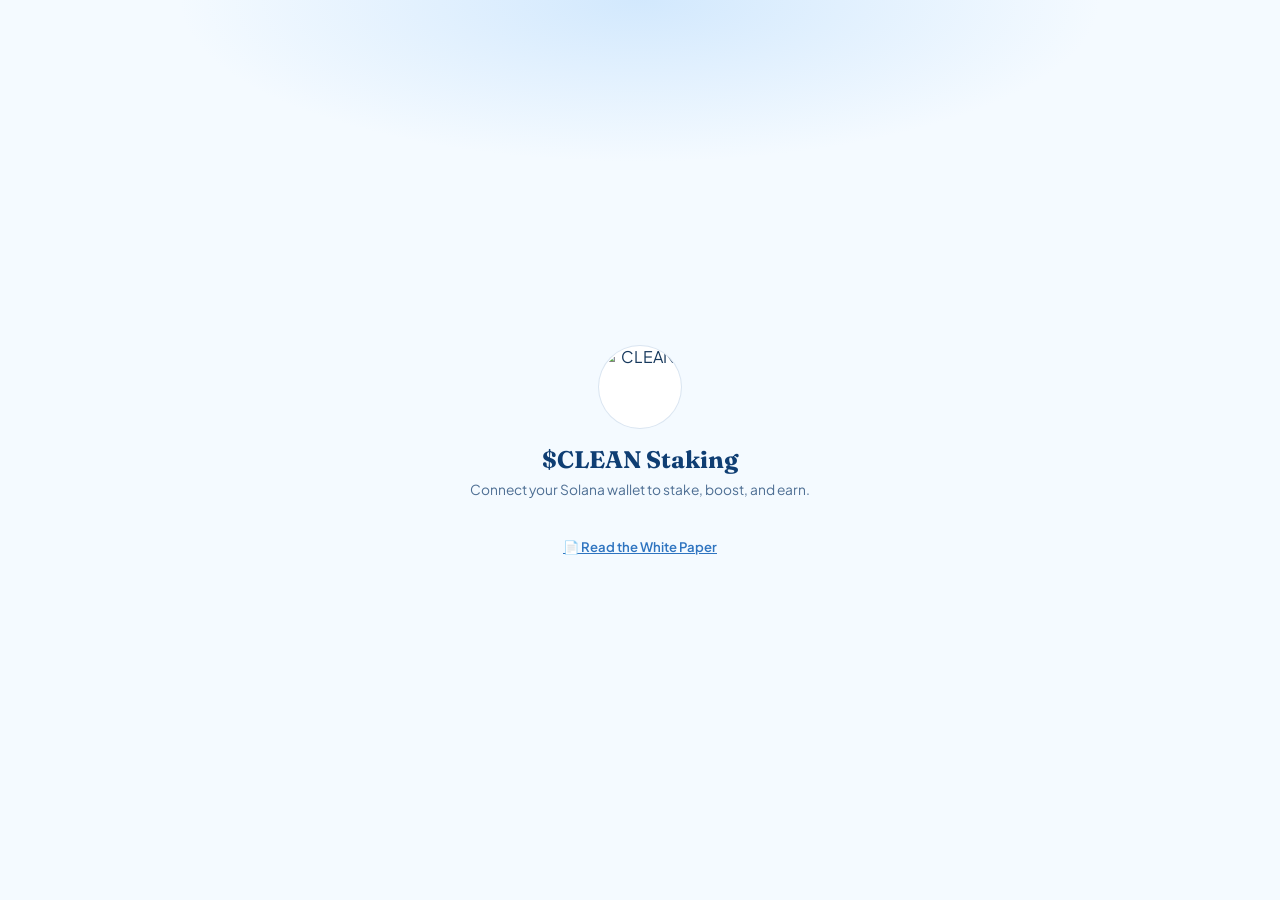
==== clean-hands/staking-api/webapp/index.html @ 3e94c391 "product: hide bridge and restore root site deploy" ====
<!doctype html>
<html lang="en">
  <head>
    <meta charset="UTF-8" />
    <meta
      name="viewport"
      content="width=device-width, initial-scale=1.0, viewport-fit=cover"
    />
    <title>$CLEAN — Soft Staking</title>
    <link rel="icon" href="/glove.png" />
    <link rel="apple-touch-icon" href="/glove.png" />
    <script src="https://telegram.org/js/telegram-web-app.js"></script>
    <!-- ed25519 signing lib served same-origin (CSP script-src 'self'); the
         vetted local copy avoids a no-SRI CDN dependency on the signing path. -->
    <script src="/nacl.min.js"></script>
    <link rel="preconnect" href="https://fonts.googleapis.com" />
    <link rel="preconnect" href="https://fonts.gstatic.com" crossorigin />
    <link
      href="https://fonts.googleapis.com/css2?family=Fraunces:ital,opsz,wght@0,9..144,400;0,9..144,600;0,9..144,700;1,9..144,500&family=Plus+Jakarta+Sans:wght@400;500;600;700;800&family=Caveat:wght@600;700&display=swap"
      rel="stylesheet"
    />
    <style>
      :root {
        --sky: #86bff8;
        --sky-2: #a9d3fb;
        --sky-soft: #d6eafd;
        --glove: #eaf4fe;
        --paper: #f4faff;
        --white: #fff;
        --ink: #1b5da6;
        --ink-2: #2e74c0;
        --ink-deep: #0f3e73;
        --text: #16385c;
        --muted: #4d6e93; /* AA-contrast secondary text (~5:1 on the light bg) */
        --line: rgba(27, 93, 166, 0.16);
        --line-2: rgba(27, 93, 166, 0.28);
        --pos: #2f9e63;
        --fire: #ff7a3c;
        --shadow: 0 20px 50px -28px rgba(27, 93, 166, 0.4);
        --shadow-sm: 0 10px 26px -16px rgba(27, 93, 166, 0.45);
      }
      * {
        margin: 0;
        padding: 0;
        box-sizing: border-box;
        -webkit-tap-highlight-color: transparent;
      }
      /* Keyboard focus ring. Tap-highlight is removed above, and nothing else
         defined :focus, so keyboard users previously had no visible focus at
         all. The 2px offset sits in the gap on the light page/card, so the ring
         stays high-contrast even over the dark-blue solid buttons. */
      :focus-visible {
        outline: 2.5px solid var(--ink-deep);
        outline-offset: 2px;
        border-radius: 4px;
      }
      html,
      body {
        height: 100%;
      }
      body {
        font-family: 'Plus Jakarta Sans', sans-serif;
        background: var(--paper);
        color: var(--text);
        -webkit-font-smoothing: antialiased;
        overflow: hidden;
      }
      .hide {
        display: none !important;
      }
      .sr-only {
        position: absolute;
        width: 1px;
        height: 1px;
        padding: 0;
        margin: -1px;
        overflow: hidden;
        clip: rect(0, 0, 0, 0);
        white-space: nowrap;
        border: 0;
      }
      .app {
        position: relative;
        max-width: 480px;
        margin: 0 auto;
        height: 100dvh;
        display: flex;
        flex-direction: column;
        background:
          radial-gradient(60% 30% at 50% 0, rgba(169, 211, 251, 0.35), transparent 60%),
          radial-gradient(50% 30% at 100% 70%, rgba(214, 234, 253, 0.5), transparent 60%),
          var(--paper);
      }

      /* header */
      .top {
        flex: 0 0 auto;
        display: flex;
        align-items: center;
        justify-content: space-between;
        padding: 14px 16px 12px;
        background: rgba(255, 255, 255, 0.62);
        backdrop-filter: blur(16px);
        border-bottom: 1.5px solid var(--line);
        position: sticky;
        top: 0;
        z-index: 5;
      }
      .brand {
        display: flex;
        align-items: center;
        gap: 10px;
      }
      .brand img {
        width: 38px;
        height: 38px;
        border-radius: 50%;
        border: 1.5px solid var(--line);
        background: #fff;
      }
      .brand b {
        font-family: 'Fraunces', serif;
        font-size: 1.15rem;
        color: var(--ink-deep);
        letter-spacing: 0.02em;
        display: block;
        line-height: 1;
      }
      .brand small {
        font-size: 0.72rem;
        color: var(--muted);
        font-weight: 600;
        letter-spacing: 0.02em;
      }
      .wallet {
        display: inline-flex;
        align-items: center;
        gap: 7px;
        font-family: inherit;
        font-size: 0.78rem;
        font-weight: 700;
        letter-spacing: 0.01em;
        color: var(--ink-2);
        background: rgba(255, 255, 255, 0.72);
        border: 1.5px solid var(--line-2);
        border-radius: 100px;
        padding: 7px 12px;
        cursor: pointer;
        transition: 0.2s;
        backdrop-filter: blur(6px);
      }
      .wallet:hover {
        background: #fff;
        border-color: var(--ink-2);
        box-shadow: 0 8px 20px -12px rgba(46, 116, 192, 0.7);
      }
      .wallet:active {
        transform: scale(0.96);
      }
      .wdot {
        width: 7px;
        height: 7px;
        border-radius: 50%;
        background: var(--sol-2, #14f195);
        box-shadow: 0 0 0 0 rgba(20, 241, 149, 0.6);
        animation: wpulse 2.4s ease-out infinite;
        flex: none;
      }
      @keyframes wpulse {
        0% {
          box-shadow: 0 0 0 0 rgba(20, 241, 149, 0.55);
        }
        100% {
          box-shadow: 0 0 0 7px rgba(20, 241, 149, 0);
        }
      }
      .wcaret {
        font-size: 0.7rem;
        opacity: 0.6;
        margin-left: 1px;
      }
      .wallet-wrap {
        position: relative;
      }
      .top-actions {
        display: flex;
        align-items: center;
        gap: 8px;
      }
      /* round icon button in the header — opens the all-wallets portfolio */
      .iconbtn {
        display: inline-flex;
        align-items: center;
        justify-content: center;
        width: 36px;
        height: 36px;
        flex: none;
        border-radius: 50%;
        border: 1.5px solid var(--line-2);
        background: rgba(255, 255, 255, 0.72);
        color: var(--ink-2);
        cursor: pointer;
        transition: 0.2s;
        backdrop-filter: blur(6px);
      }
      .iconbtn svg {
        width: 18px;
        height: 18px;
      }
      .iconbtn:hover {
        background: #fff;
        border-color: var(--ink-2);
        box-shadow: 0 8px 20px -12px rgba(46, 116, 192, 0.7);
      }
      .iconbtn:active {
        transform: scale(0.94);
      }
      .iconbtn.on {
        background: var(--ink-2);
        border-color: var(--ink-2);
        color: #fff;
      }
      .pct-row {
        display: flex;
        gap: 8px;
        margin: 4px 0 12px;
      }
      .pctbtn {
        flex: 1;
        font: inherit;
        font-size: 0.78rem;
        font-weight: 700;
        color: var(--ink-2);
        background: rgba(255, 255, 255, 0.7);
        border: 1.5px solid var(--line-2);
        border-radius: 100px;
        padding: 7px 0;
        cursor: pointer;
        transition: 0.2s;
      }
      .pctbtn.on {
        color: #fff;
        background: var(--ink-2);
        border-color: var(--ink-2);
      }
      .wmenu {
        position: absolute;
        right: 0;
        top: calc(100% + 10px);
        min-width: 230px;
        background: rgba(255, 255, 255, 0.92);
        backdrop-filter: blur(16px);
        border: 1.5px solid var(--line);
        border-radius: 18px;
        box-shadow: 0 24px 60px -24px rgba(27, 93, 166, 0.5);
        padding: 7px;
        z-index: 60;
        transform-origin: top right;
        animation: wmenu-in 0.18s cubic-bezier(0.2, 0.9, 0.3, 1.2);
      }
      @keyframes wmenu-in {
        from {
          opacity: 0;
          transform: translateY(-6px) scale(0.96);
        }
      }
      .wmenu-head {
        padding: 8px 10px 10px;
        margin-bottom: 4px;
        border-bottom: 1px dashed var(--line);
      }
      .wmenu-label {
        display: block;
        font-size: 0.6rem;
        font-weight: 800;
        letter-spacing: 0.16em;
        text-transform: uppercase;
        color: var(--ink-2);
        margin-bottom: 5px;
      }
      .wmenu-addr {
        display: block;
        font-family: ui-monospace, 'SF Mono', Menlo, monospace;
        font-size: 0.72rem;
        font-weight: 600;
        color: var(--ink-deep);
        background: var(--glove, #eaf4fe);
        border-radius: 9px;
        padding: 7px 9px;
        word-break: break-all;
        line-height: 1.35;
      }
      .wmenu button {
        display: flex;
        align-items: center;
        gap: 10px;
        width: 100%;
        text-align: left;
        font: inherit;
        font-size: 0.85rem;
        font-weight: 600;
        color: var(--ink-deep);
        background: none;
        border: 0;
        border-radius: 11px;
        padding: 10px 10px;
        cursor: pointer;
        transition: 0.15s;
      }
      .wmenu button svg {
        width: 16px;
        height: 16px;
        opacity: 0.75;
        flex: none;
      }
      .wmenu button:hover {
        background: linear-gradient(120deg, var(--glove, #eaf4fe), rgba(169, 211, 251, 0.45));
      }
      .wmenu-sep {
        height: 1px;
        background: var(--line);
        margin: 5px 8px;
      }
      .wmenu .wmenu-danger {
        color: #c0492f;
      }
      .wmenu .wmenu-danger:hover {
        background: rgba(192, 73, 47, 0.09);
      }

      /* scroll area */
      .scroll {
        flex: 1 1 auto;
        overflow-y: auto;
        padding: 16px 16px 96px;
        -webkit-overflow-scrolling: touch;
      }
      .tab[hidden] {
        display: none;
      }

      /* cards */
      .card {
        background: rgba(255, 255, 255, 0.66);
        backdrop-filter: blur(8px);
        border: 1.5px solid var(--line);
        border-radius: 22px;
        box-shadow: var(--shadow-sm);
      }
      .apr {
        position: relative;
        overflow: hidden;
        text-align: center;
        padding: 30px 20px;
        margin-bottom: 14px;
        background: linear-gradient(165deg, rgba(214, 234, 253, 0.6), rgba(255, 255, 255, 0.5));
      }
      .apr::before {
        content: '';
        position: absolute;
        inset: -30% 20% auto;
        height: 160px;
        background: radial-gradient(closest-side, rgba(134, 191, 248, 0.5), transparent 70%);
        filter: blur(20px);
      }
      .apr .num {
        position: relative;
        font-family: 'Fraunces', serif;
        font-weight: 700;
        font-size: clamp(3rem, 17vw, 4.4rem);
        color: var(--ink-deep);
        line-height: 1;
      }
      .apr .lbl {
        position: relative;
        font-size: 0.72rem;
        font-weight: 700;
        letter-spacing: 0.22em;
        text-transform: uppercase;
        color: var(--ink-2);
        margin-top: 6px;
      }

      .stats {
        display: grid;
        grid-template-columns: repeat(3, 1fr);
        gap: 10px;
        margin-bottom: 14px;
      }
      .stat {
        padding: 16px 8px;
        text-align: center;
      }
      .stat .k {
        font-family: 'Fraunces', serif;
        font-weight: 700;
        font-size: 1.25rem;
        color: var(--ink-deep);
      }
      .stat .l {
        font-size: 0.68rem;
        color: var(--muted);
        font-weight: 600;
        margin-top: 2px;
        letter-spacing: 0.04em;
      }

      .panel {
        padding: 18px;
        margin-bottom: 14px;
      }
      .panel h3 {
        font-family: 'Fraunces', serif;
        font-weight: 600;
        font-size: 1.1rem;
        color: var(--ink-deep);
        margin-bottom: 6px;
        display: flex;
        align-items: center;
        gap: 8px;
      }
      .panel .desc {
        font-size: 0.86rem;
        color: var(--muted);
        margin-bottom: 14px;
        line-height: 1.5;
      }
      .panel .desc b {
        color: var(--ink-deep);
      }

      .row {
        display: flex;
        align-items: center;
        justify-content: space-between;
        padding: 11px 0;
        border-bottom: 1px dashed var(--line);
        font-size: 0.95rem;
      }
      .row:last-child {
        border-bottom: none;
      }
      .row .v {
        font-weight: 700;
        color: var(--pos);
        font-variant-numeric: tabular-nums;
      }
      .row .v.zero {
        color: var(--muted);
      }
      .row .name {
        color: var(--text);
        display: flex;
        align-items: center;
        gap: 8px;
      }

      /* buttons (match site) */
      .btn {
        width: 100%;
        border: none;
        border-radius: 14px;
        padding: 15px;
        font-family: inherit;
        font-weight: 700;
        font-size: 1rem;
        cursor: pointer;
        transition: 0.2s;
        letter-spacing: 0.01em;
      }
      .btn:active {
        transform: scale(0.985);
      }
      .btn-solid {
        background: var(--ink-2);
        color: #fff;
        box-shadow: 0 12px 24px -12px rgba(46, 116, 192, 0.8);
      }
      .btn-solid:active {
        background: var(--ink);
      }
      .btn-ghost {
        background: rgba(255, 255, 255, 0.6);
        border: 1.5px solid var(--line-2);
        color: var(--ink-2);
      }
      .btn-row {
        display: grid;
        grid-template-columns: 1fr 1fr;
        gap: 10px;
        margin-bottom: 10px;
      }
      .btn:disabled {
        opacity: 0.55;
      }
      .btn + .btn {
        margin-top: 10px;
      }
      /* …but buttons sharing a .btn-row are side-by-side grid cells (spaced by
         `gap`), so the stacked-button margin above would shove the 2nd one down
         and misalign them. Cancel it inside rows. */
      .btn-row > .btn + .btn {
        margin-top: 0;
      }
      /* compact button — for secondary/utility actions (e.g. link a wallet)
         so they don't read as heavy as the primary stake/claim CTAs. */
      .btn-sm {
        padding: 11px 12px;
        font-size: 0.9rem;
        border-radius: 12px;
      }

      .field {
        margin-bottom: 12px;
      }
      .field .top-l {
        display: flex;
        justify-content: space-between;
        font-size: 0.8rem;
        color: var(--muted);
        font-weight: 600;
        margin-bottom: 7px;
      }
      .input {
        display: flex;
        align-items: center;
        background: #fff;
        border: 1.5px solid var(--line);
        border-radius: 13px;
        padding: 13px 14px;
      }
      .input input {
        flex: 1;
        border: none;
        outline: none;
        font-family: 'Fraunces', serif;
        font-size: 1.1rem;
        font-weight: 600;
        color: var(--ink-deep);
        background: none;
        min-width: 0;
      }
      .input input::placeholder {
        color: var(--muted);
        font-weight: 500;
        opacity: 0.7;
      }
      .input .max {
        font-size: 0.74rem;
        font-weight: 700;
        color: var(--ink-2);
        background: var(--glove);
        border: 1.5px solid var(--line);
        border-radius: 8px;
        padding: 5px 9px;
        cursor: pointer;
      }

      /* burn chips */
      .chips {
        display: grid;
        grid-template-columns: repeat(4, 1fr);
        gap: 8px;
        margin-top: 4px;
      }
      .chip {
        border: 1.5px solid var(--line-2);
        background: #fff;
        border-radius: 12px;
        padding: 11px 4px;
        font-weight: 700;
        font-size: 0.82rem;
        color: var(--ink-deep);
        cursor: pointer;
        transition: 0.2s;
        font-family: inherit;
      }
      .chip:active {
        transform: scale(0.95);
      }
      .chip:hover {
        border-color: var(--fire);
        color: var(--fire);
      }
      .gauge {
        height: 9px;
        border-radius: 100px;
        background: var(--glove);
        overflow: hidden;
        border: 1.5px solid var(--line);
        margin: 12px 0;
      }
      .gauge i {
        display: block;
        height: 100%;
        background: linear-gradient(90deg, var(--sky), var(--ink-2));
        border-radius: 100px;
        transition: width 0.5s;
      }

      /* ===== Boost Lab ===== */
      @property --blp {
        syntax: '<number>';
        inherits: false;
        initial-value: 0;
      }
      #view-boost .bl-hero {
        padding: 22px 18px 20px;
      }
      #view-boost .bl-bubbles,
      #view-boost .bl-burst {
        position: absolute;
        inset: 0;
        pointer-events: none;
        overflow: hidden;
      }
      #view-boost .bl-burst {
        z-index: 4;
      }
      #view-boost .bl-bubbles i {
        position: absolute;
        bottom: -40px;
        border-radius: 50%;
        background: radial-gradient(
          circle at 32% 28%,
          rgba(255, 255, 255, 0.9),
          rgba(169, 211, 251, 0.4) 62%,
          rgba(134, 191, 248, 0.12)
        );
        border: 1px solid rgba(255, 255, 255, 0.5);
        animation: blRise linear infinite;
      }
      @keyframes blRise {
        0% { transform: translateY(0) scale(0.7); opacity: 0; }
        14% { opacity: 0.55; }
        86% { opacity: 0.35; }
        100% { transform: translateY(-340px) scale(1.1); opacity: 0; }
      }
      #view-boost .bl-dialwrap {
        position: relative;
        display: flex;
        justify-content: center;
        margin: 4px 0 10px;
      }
      #view-boost .bl-dial {
        --blp: 0;
        width: 150px;
        height: 150px;
        border-radius: 50%;
        display: grid;
        place-items: center;
        position: relative;
        background: conic-gradient(
          from -90deg,
          var(--sky),
          var(--ink-2) calc(var(--blp) * 1%),
          var(--glove) calc(var(--blp) * 1%)
        );
        transition: --blp 0.7s cubic-bezier(0.2, 0.8, 0.2, 1);
        box-shadow: 0 16px 36px -20px rgba(27, 93, 166, 0.5);
      }
      #view-boost .bl-dial::before {
        content: '';
        position: absolute;
        inset: 13px;
        border-radius: 50%;
        background: #fff;
        box-shadow: inset 0 2px 12px rgba(27, 93, 166, 0.14);
      }
      #view-boost .bl-mult {
        position: relative;
        font-family: 'Fraunces', serif;
        font-weight: 700;
        font-size: 2.2rem;
        color: var(--ink-deep);
        line-height: 1;
      }
      #view-boost .bl-dial em {
        position: relative;
        display: block;
        font-style: normal;
        text-align: center;
        font-size: 0.58rem;
        letter-spacing: 0.16em;
        text-transform: uppercase;
        color: var(--muted);
        font-weight: 700;
        margin-top: 2px;
      }
      #view-boost .bl-dial.bl-pop {
        animation: blPop 0.5s cubic-bezier(0.2, 1.6, 0.4, 1);
      }
      @keyframes blPop {
        0% { transform: scale(1); }
        40% { transform: scale(1.08); }
        100% { transform: scale(1); }
      }
      #view-boost .bl-apr {
        position: relative;
        text-align: center;
        font-size: 0.82rem;
        color: var(--muted);
        font-weight: 600;
      }
      #view-boost .bl-apr b {
        font-family: 'Fraunces', serif;
        color: var(--ink-deep);
        font-size: 1.05rem;
      }
      #view-boost .bl-miles {
        position: relative;
        display: grid;
        grid-template-columns: repeat(3, 1fr);
        gap: 8px;
        margin-top: 14px;
      }
      #view-boost .bl-mile {
        border: 1.5px solid var(--line);
        border-radius: 14px;
        padding: 8px 4px;
        text-align: center;
        background: #fff;
        color: var(--muted);
        transition: 0.3s;
        position: relative;
        overflow: hidden;
      }
      #view-boost .bl-mile b {
        display: block;
        font-family: 'Fraunces', serif;
        font-size: 1.1rem;
        color: var(--ink-deep);
      }
      #view-boost .bl-mile small {
        font-size: 0.58rem;
        letter-spacing: 0.06em;
        text-transform: uppercase;
        font-weight: 700;
      }
      #view-boost .bl-mile.lit {
        border-color: var(--ink-2);
        color: var(--ink-2);
        box-shadow: var(--shadow-sm);
        transform: translateY(-2px);
      }
      #view-boost .bl-mile.lit::after {
        content: '';
        position: absolute;
        top: 0;
        left: -60%;
        width: 46%;
        height: 100%;
        background: linear-gradient(100deg, transparent, rgba(255, 255, 255, 0.85), transparent);
        animation: blSweep 2.6s ease-in-out infinite;
      }
      @keyframes blSweep {
        0% { left: -60%; }
        55%, 100% { left: 130%; }
      }
      #view-boost .bl-spark {
        position: absolute;
        font-family: 'Fraunces', serif;
        color: var(--ink-2);
        filter: drop-shadow(0 2px 6px rgba(46, 116, 192, 0.5));
        animation: blPopSpark 0.9s ease-out forwards;
      }
      @keyframes blPopSpark {
        0% { transform: translate(0, 0) scale(0.2) rotate(0); opacity: 0; }
        20% { opacity: 1; }
        100% { transform: translate(var(--dx), var(--dy)) scale(1.1) rotate(140deg); opacity: 0; }
      }
      #view-boost .bl-soon {
        font-size: 0.74rem;
        color: var(--muted);
        margin-top: 10px;
        text-align: center;
      }

      /* leaderboard */
      .lb {
        display: flex;
        align-items: center;
        gap: 12px;
        padding: 12px 0;
        border-bottom: 1px dashed var(--line);
      }
      .lb:last-child {
        border: none;
      }
      .lb .rk {
        width: 26px;
        height: 26px;
        border-radius: 50%;
        display: grid;
        place-items: center;
        font-weight: 800;
        font-size: 0.8rem;
        background: var(--glove);
        color: var(--ink-2);
        border: 1.5px solid var(--line);
        flex: 0 0 auto;
      }
      .lb .rk.top {
        background: var(--ink-2);
        color: #fff;
        border-color: var(--ink-2);
      }
      .lb .ad {
        font-family: ui-monospace, Menlo, monospace;
        font-size: 0.88rem;
        color: var(--ink-deep);
        font-weight: 600;
        overflow: hidden;
        text-overflow: ellipsis;
        white-space: nowrap;
      }
      .lb .amt {
        margin-left: auto;
        font-weight: 700;
        color: var(--ink-deep);
        font-size: 0.9rem;
        flex: 0 0 auto;
      }

      .ca {
        display: flex;
        align-items: center;
        gap: 10px;
        border: 1.5px solid var(--line-2);
        background: #fff;
        border-radius: 13px;
        padding: 10px 10px 10px 14px;
        margin: 6px 0 14px;
        cursor: pointer;
      }
      .ca .lab {
        font-size: 0.62rem;
        font-weight: 800;
        letter-spacing: 0.18em;
        color: var(--ink-2);
      }
      .ca code {
        font-family: ui-monospace, Menlo, monospace;
        font-size: 0.8rem;
        color: var(--ink-deep);
        font-weight: 600;
        flex: 1;
        overflow: hidden;
        text-overflow: ellipsis;
        white-space: nowrap;
      }
      .ca .cp {
        font-size: 0.62rem;
        font-weight: 700;
        text-transform: uppercase;
        letter-spacing: 0.06em;
        color: #fff;
        background: var(--ink-2);
        border-radius: 100px;
        padding: 6px 11px;
      }

      .scr {
        font-family: 'Caveat', cursive;
        color: var(--ink-2);
      }
      .muted {
        color: var(--muted);
        font-size: 0.86rem;
        line-height: 1.5;
      }
      /* small caption / helper text. Was previously only defined as `.apr .lbl`
         (the hero), so every other `.lbl` fell back to full 16px body copy and
         read like a broken paragraph. This is the global, intentionally-small
         caption; `.apr .lbl` still overrides it inside the hero cards. */
      .lbl {
        font-size: 0.74rem;
        line-height: 1.55;
        font-weight: 500;
        letter-spacing: 0.01em;
        color: var(--muted);
      }
      .lbl b {
        color: var(--ink-deep);
        font-weight: 700;
      }
      .meme-img {
        width: 100%;
        border-radius: 16px;
        display: block;
        border: 1.5px solid var(--line);
      }

      /* connect overlay */
      .overlay {
        position: fixed;
        inset: 0;
        z-index: 30;
        display: flex;
        flex-direction: column;
        align-items: center;
        justify-content: center;
        text-align: center;
        padding: 32px 28px;
        background:
          radial-gradient(60% 30% at 50% 0, rgba(169, 211, 251, 0.45), transparent 60%),
          var(--paper);
      }
      .overlay img {
        width: 84px;
        height: 84px;
        border-radius: 50%;
        border: 1.5px solid var(--line);
        background: #fff;
        margin-bottom: 16px;
      }
      .overlay h2 {
        font-family: 'Fraunces', serif;
        font-weight: 700;
        color: var(--ink-deep);
        font-size: 1.5rem;
        margin-bottom: 6px;
      }
      .overlay .wl {
        width: 100%;
        max-width: 320px;
        margin-top: 16px;
      }
      .spin {
        width: 24px;
        height: 24px;
        border: 3px solid var(--line-2);
        border-top-color: var(--ink-2);
        border-radius: 50%;
        animation: s 0.8s linear infinite;
        margin: 18px auto 0;
      }
      @keyframes s {
        to {
          transform: rotate(360deg);
        }
      }

      /* bottom tab bar */
      .tabbar {
        flex: 0 0 auto;
        position: absolute;
        left: 0;
        right: 0;
        bottom: 0;
        display: flex;
        justify-content: space-around;
        padding: 10px 6px calc(10px + env(safe-area-inset-bottom));
        background: rgba(255, 255, 255, 0.82);
        backdrop-filter: blur(18px);
        border-top: 1.5px solid var(--line);
        z-index: 6;
      }
      .tabbtn {
        flex: 1;
        background: none;
        border: none;
        display: flex;
        flex-direction: column;
        align-items: center;
        gap: 4px;
        color: var(--muted);
        font-family: inherit;
        font-weight: 700;
        font-size: 0.66rem;
        letter-spacing: 0.02em;
        cursor: pointer;
        padding: 4px 0;
        transition: 0.2s;
      }
      .tabbtn svg {
        width: 23px;
        height: 23px;
        stroke: currentColor;
        fill: none;
        stroke-width: 1.8;
        stroke-linecap: round;
        stroke-linejoin: round;
      }
      .tabbtn.on {
        color: var(--ink-2);
      }
      .tabbtn.on svg {
        stroke: var(--ink-2);
      }

      /* embedded game tab */
      #view-game {
        padding: 0;
        margin: -16px -16px 0; /* break out of .scroll's top + side padding (full-bleed) */
        height: calc(100% + 16px);
      }
      /* Only flex-fill when actually visible. An #id `display` would otherwise
         out-rank .tab[hidden]{display:none} and render the game over every tab. */
      #view-game:not([hidden]) {
        display: flex;
        flex-direction: column;
      }
      /* Full-screen game: hide our app header (the embedded game has its own). */
      body.game-mode .top {
        display: none;
      }
      .game-wrap {
        flex: 1 1 auto;
        display: flex;
        flex-direction: column;
        min-height: 0;
      }
      .game-frame {
        flex: 1 1 auto;
        width: 100%;
        border: 0;
        display: block;
        min-height: 0;
        background: #0b1220;
      }
      /* ---- Game loading intro: glove logo, a glow sweeping the ring once,
         then a single shine across the whole logo, then the game opens. ---- */
      .game-intro {
        position: absolute;
        inset: 0;
        z-index: 4;
        display: flex;
        flex-direction: column;
        align-items: center;
        justify-content: center;
        gap: 22px;
        background: radial-gradient(70% 55% at 50% 38%, #f4faff 0%, #d9ecfd 55%, #c7e2fb 100%);
        transition: opacity 0.55s ease;
      }
      .game-intro.done {
        opacity: 0;
        pointer-events: none;
      }
      .gi-stage {
        position: relative;
        width: min(64vw, 260px);
        aspect-ratio: 1 / 1;
      }
      /* the bright arc that travels all the way around the circle, once */
      .gi-ring {
        position: absolute;
        inset: -10px;
        border-radius: 50%;
        background: conic-gradient(
          from 0deg,
          rgba(134, 191, 248, 0) 0deg,
          rgba(134, 191, 248, 0) 205deg,
          rgba(134, 191, 248, 0.65) 300deg,
          #ffffff 348deg,
          rgba(134, 191, 248, 0) 360deg
        );
        -webkit-mask: radial-gradient(farthest-side, transparent calc(100% - 13px), #000 calc(100% - 12px));
        mask: radial-gradient(farthest-side, transparent calc(100% - 13px), #000 calc(100% - 12px));
        filter: drop-shadow(0 0 10px rgba(134, 191, 248, 0.85));
        animation: gi-spin 1.25s cubic-bezier(0.45, 0.05, 0.2, 1) both;
      }
      @keyframes gi-spin {
        from {
          transform: rotate(0deg);
        }
        to {
          transform: rotate(360deg);
        }
      }
      .gi-logo {
        position: absolute;
        inset: 0;
        width: 100%;
        height: 100%;
        border-radius: 50%;
        object-fit: cover;
        box-shadow: 0 20px 55px -22px rgba(27, 93, 166, 0.6);
        animation: gi-pop 0.6s ease both;
      }
      @keyframes gi-pop {
        from {
          transform: scale(0.92);
          opacity: 0;
        }
        to {
          transform: scale(1);
          opacity: 1;
        }
      }
      /* one diagonal shine swept across the whole logo after the ring finishes */
      .gi-shine {
        position: absolute;
        inset: 0;
        border-radius: 50%;
        overflow: hidden;
        pointer-events: none;
      }
      .gi-shine::before {
        content: '';
        position: absolute;
        top: -60%;
        left: -70%;
        width: 55%;
        height: 220%;
        transform: rotate(22deg);
        background: linear-gradient(90deg, transparent, rgba(255, 255, 255, 0.9) 50%, transparent);
        filter: blur(2px);
        animation: gi-shine-sweep 0.85s ease-in 1.2s both;
      }
      @keyframes gi-shine-sweep {
        from {
          left: -70%;
          opacity: 0;
        }
        25% {
          opacity: 1;
        }
        to {
          left: 170%;
          opacity: 0;
        }
      }
      .gi-cap {
        font-family: 'Fraunces', serif;
        font-size: 1rem;
        font-weight: 600;
        letter-spacing: 0.02em;
        color: var(--ink-deep);
        animation: gi-cap 1.5s ease-in-out infinite;
      }
      @keyframes gi-cap {
        0%,
        100% {
          opacity: 0.5;
        }
        50% {
          opacity: 0.95;
        }
      }
      @media (prefers-reduced-motion: reduce) {
        .gi-ring,
        .gi-logo,
        .gi-cap,
        .gi-shine::before {
          animation: none;
        }
      }

      #toast {
        position: fixed;
        left: 50%;
        bottom: 84px;
        transform: translateX(-50%) translateY(20px);
        background: var(--ink-deep);
        color: #fff;
        padding: 11px 18px;
        border-radius: 100px;
        font-size: 0.86rem;
        font-weight: 600;
        box-shadow: var(--shadow);
        opacity: 0;
        pointer-events: none;
        transition: 0.35s;
        z-index: 40;
        max-width: 90%;
        text-align: center;
      }
      #toast.show {
        opacity: 1;
        transform: translateX(-50%) translateY(0);
      }

      .fade {
        animation: fade 0.4s ease;
      }
      @keyframes fade {
        from {
          opacity: 0;
          transform: translateY(10px);
        }
        to {
          opacity: 1;
          transform: none;
        }
      }
      @media (prefers-reduced-motion: reduce) {
        * {
          animation: none !important;
          transition: none !important;
        }
      }
      /* portfolio (view-folio) — wallet rows in the house style */
      .folio-count {
        text-align: center;
        margin: 2px 4px 10px;
      }
      .fwal {
        padding: 14px 16px;
        margin-bottom: 10px;
      }
      .fwal-top {
        display: flex;
        align-items: center;
        gap: 8px;
        flex-wrap: wrap;
      }
      .fwal-addr {
        font-family: ui-monospace, Menlo, monospace;
        font-weight: 700;
        color: var(--ink-deep);
        font-size: 0.95rem;
        letter-spacing: 0.02em;
        display: inline-flex;
        align-items: center;
        gap: 5px;
        background: none;
        border: none;
        padding: 0;
        cursor: pointer;
      }
      .fwal-copy {
        font-size: 0.78rem;
        color: var(--ink-2);
        opacity: 0.55;
      }
      .fwal-addr:active {
        opacity: 0.65;
      }
      .fpill {
        font-size: 0.6rem;
        font-weight: 700;
        letter-spacing: 0.09em;
        text-transform: uppercase;
        color: var(--ink-2);
        background: rgba(46, 116, 192, 0.1);
        border: 1px solid rgba(27, 93, 166, 0.18);
        border-radius: 100px;
        padding: 3px 9px;
        white-space: nowrap;
      }
      .fpill.on {
        background: var(--ink-2);
        color: #fff;
        border-color: var(--ink-2);
      }
      .funlink {
        margin-left: auto;
        border: 1.5px solid rgba(192, 57, 43, 0.35);
        color: #c0392b;
        background: none;
        border-radius: 10px;
        padding: 6px 11px;
        font-weight: 700;
        font-size: 0.76rem;
        cursor: pointer;
        font-family: inherit;
        transition: 0.15s;
      }
      .funlink:active {
        transform: scale(0.95);
      }
      .fwal-stats {
        display: grid;
        grid-template-columns: repeat(4, 1fr);
        gap: 8px;
        margin-top: 11px;
      }
      @media (max-width: 380px) {
        .fwal-stats {
          grid-template-columns: repeat(2, 1fr);
        }
      }
      .fwal-stats > div {
        display: flex;
        flex-direction: column;
        background: rgba(234, 244, 254, 0.65);
        border: 1px solid rgba(27, 93, 166, 0.1);
        border-radius: 12px;
        padding: 8px 10px;
        min-width: 0;
      }
      .fv {
        font-weight: 700;
        color: var(--ink-deep);
        font-size: 0.92rem;
        white-space: nowrap;
        overflow: hidden;
        text-overflow: ellipsis;
      }
      .fk {
        font-size: 0.6rem;
        letter-spacing: 0.1em;
        text-transform: uppercase;
        color: var(--muted);
        margin-top: 2px;
      }
      /* aggregate header: let the portfolio totals reflow instead of cramming */
      .folio-stats {
        grid-template-columns: repeat(auto-fit, minmax(92px, 1fr));
      }
      /* the link-a-wallet card: base .card has no padding, so give it its own
         so the buttons + helper note aren't flush against the rounded edge. */
      .folio-link {
        padding: 16px;
      }
      .stat .u {
        font-size: 0.62rem;
        font-weight: 700;
        color: var(--ink-2);
        margin-top: 3px;
        letter-spacing: 0.02em;
      }
      /* per-wallet: share-of-portfolio bar */
      .fwal-share {
        height: 6px;
        background: rgba(27, 93, 166, 0.1);
        border-radius: 100px;
        overflow: hidden;
        margin-top: 12px;
      }
      .fwal-share-bar {
        height: 100%;
        min-width: 2px;
        border-radius: 100px;
        background: linear-gradient(90deg, var(--sky), var(--ink-2));
      }
      .fwal-share-lbl {
        font-size: 0.64rem;
        font-weight: 600;
        color: var(--muted);
        margin-top: 5px;
        letter-spacing: 0.02em;
      }
      /* per-wallet: footer with USD value + explorer link */
      .fwal-foot {
        display: flex;
        align-items: center;
        justify-content: space-between;
        gap: 8px;
        flex-wrap: wrap;
        margin-top: 11px;
      }
      .fwal-usd {
        font-size: 0.74rem;
        font-weight: 700;
        color: var(--ink-2);
      }
      .fwal-link {
        border: 1.5px solid rgba(27, 93, 166, 0.22);
        color: var(--ink-2);
        background: none;
        border-radius: 10px;
        padding: 5px 11px;
        font-weight: 700;
        font-size: 0.72rem;
        cursor: pointer;
        font-family: inherit;
        transition: 0.15s;
      }
      .fwal-link:active {
        transform: scale(0.95);
      }
      /* bridge / swap widget host — branded frame around the provider iframe */
      .bridge-host {
        border-radius: 16px;
        overflow: hidden;
        border: 1.5px solid rgba(27, 93, 166, 0.16);
        background: linear-gradient(160deg, var(--glove), #fff);
        min-height: 480px;
        margin-top: 8px;
      }
      .bridge-host iframe {
        width: 100%;
        height: 560px;
        border: 0;
        display: block;
      }
      .bridge-empty {
        display: flex;
        flex-direction: column;
        align-items: center;
        justify-content: center;
        gap: 12px;
        text-align: center;
        padding: 40px 24px;
        min-height: 480px;
      }
      .bridge-empty .glove {
        width: 64px;
        height: 64px;
        opacity: 0.92;
        border-radius: 50%;
        border: 1.5px solid var(--line);
        background: #fff;
        object-fit: cover;
      }
      .bridge-empty .t {
        font-family: 'Fraunces', serif;
        font-weight: 600;
        color: var(--ink-deep);
        font-size: 1.15rem;
      }
      .bridge-empty .d {
        color: var(--muted);
        font-size: 0.9rem;
        max-width: 280px;
        line-height: 1.5;
      }
      .bridge-form {
        background: linear-gradient(160deg, var(--glove), #fff);
        border: 1.5px solid rgba(27, 93, 166, 0.16);
        border-radius: 16px;
        padding: 16px;
        margin-top: 8px;
      }
      .bridge-leg {
        background: #fff;
        border: 1.5px solid var(--line);
        border-radius: 14px;
        padding: 12px 14px;
      }
      .bridge-leg .top-l {
        display: flex;
        justify-content: space-between;
        font-size: 0.78rem;
        color: var(--muted);
        font-weight: 600;
        margin-bottom: 8px;
      }
      .bridge-leg .lrow {
        display: flex;
        align-items: center;
        gap: 10px;
      }
      .bridge-leg input.amt {
        flex: 1;
        border: none;
        outline: none;
        font-family: 'Fraunces', serif;
        font-size: 1.25rem;
        font-weight: 600;
        color: var(--ink-deep);
        background: none;
        min-width: 0;
      }
      .bridge-leg input.amt:disabled {
        color: var(--ink-2);
      }
      .bridge-leg input.amt::placeholder {
        color: var(--muted);
        opacity: 0.7;
      }
      select.coinsel,
      select.netsel {
        font-family: inherit;
        font-weight: 700;
        color: var(--ink-deep);
        background: var(--glove);
        border: 1.5px solid var(--line);
        border-radius: 10px;
        padding: 9px 8px;
        cursor: pointer;
        max-width: 46%;
      }
      select.netsel {
        font-weight: 600;
        font-size: 0.82rem;
        color: var(--ink-2);
      }
      .bridge-net {
        display: flex;
        justify-content: flex-end;
        margin-top: 8px;
      }
      .bridge-swap {
        display: flex;
        justify-content: center;
        margin: 8px 0;
      }
      .bridge-swap button {
        width: 38px;
        height: 38px;
        border-radius: 50%;
        border: 1.5px solid var(--line-2);
        background: #fff;
        color: var(--ink-2);
        font-size: 1.1rem;
        cursor: pointer;
        line-height: 1;
      }
      .bridge-sum {
        margin: 12px 2px;
        font-size: 0.86rem;
      }
      .bridge-sum .row {
        display: flex;
        justify-content: space-between;
        padding: 5px 0;
        border-bottom: 1px dashed rgba(27, 93, 166, 0.12);
      }
      .bridge-sum .row:last-child {
        border-bottom: none;
      }
      .bridge-sum .row .name {
        color: var(--muted);
      }
      .bridge-sum .row .v {
        font-weight: 700;
        color: var(--ink-deep);
      }
      .bridge-msg {
        font-size: 0.84rem;
        color: var(--muted);
        margin: 8px 2px;
        line-height: 1.45;
      }
      .bridge-msg.err {
        color: #b3261e;
      }
      .deposit-box {
        background: #fff;
        border: 1.5px solid var(--line);
        border-radius: 14px;
        padding: 14px;
        margin-top: 10px;
      }
      .deposit-box .addr {
        font-family: ui-monospace, Menlo, monospace;
        font-size: 0.92rem;
        font-weight: 700;
        color: var(--ink-deep);
        word-break: break-all;
        background: var(--glove);
        border: 1.5px solid var(--line);
        border-radius: 10px;
        padding: 10px 12px;
        margin: 6px 0;
      }
      .statusbadge {
        display: inline-block;
        font-weight: 700;
        font-size: 0.8rem;
        border-radius: 999px;
        padding: 5px 12px;
        background: var(--glove);
        color: var(--ink-2);
        border: 1.5px solid var(--line);
      }
      .statusbadge.done {
        background: #e6f6ec;
        color: #1c7a3f;
        border-color: #bfe6cc;
      }
      .statusbadge.failed,
      .statusbadge.refund {
        background: #fdeceb;
        color: #b3261e;
        border-color: #f3c9c6;
      }
      .bridge-warn {
        font-size: 0.78rem;
        color: var(--muted);
        line-height: 1.45;
        margin-top: 8px;
      }
    </style>
  </head>
  <body>
    <!-- CONNECT OVERLAY -->
    <div class="overlay" id="connect">
      <img src="/glove.png" alt="CLEAN" />
      <h2>$CLEAN Staking</h2>
      <p class="muted" id="connect-note">Connect your Solana wallet to stake, boost, and earn.</p>
      <div class="wl" id="wallet-list"></div>
      <div id="connect-spin" class="hide"><div class="spin"></div></div>
      <a
        href="/whitepaper"
        onclick="
          App.whitepaper();
          return false;
        "
        style="
          margin-top: 22px;
          color: var(--ink-2);
          font-size: 0.82rem;
          font-weight: 600;
          text-decoration: underline;
          cursor: pointer;
        "
        >📄 Read the White Paper</a
      >
    </div>

    <!-- APP -->
    <div class="app hide" id="app">
      <header class="top">
        <div class="brand">
          <img src="/glove.png" alt="CLEAN" />
          <div>
            <b>$CLEAN</b>
            <small>soft staking</small>
          </div>
        </div>
        <div class="top-actions">
          <button
            class="iconbtn"
            id="folio-chip"
            onclick="App.portfolio()"
            aria-label="All wallets — portfolio"
            title="All wallets"
          >
            <svg viewBox="0 0 24 24" fill="none" stroke="currentColor" stroke-width="2" stroke-linecap="round" stroke-linejoin="round">
              <rect x="3" y="3" width="7" height="7" rx="1.5" />
              <rect x="14" y="3" width="7" height="7" rx="1.5" />
              <rect x="3" y="14" width="7" height="7" rx="1.5" />
              <rect x="14" y="14" width="7" height="7" rx="1.5" />
            </svg>
          </button>
          <div class="wallet-wrap">
          <button class="wallet" id="wallet-chip" onclick="App.walletMenu(event)">
            <span class="wdot"></span><span id="wallet-chip-addr">—</span
            ><span class="wcaret">▾</span>
          </button>
          <div class="wmenu hide" id="wmenu">
            <div class="wmenu-head">
              <span class="wmenu-label">Connected wallet</span>
              <code class="wmenu-addr" id="wmenu-addr">—</code>
            </div>
            <button onclick="App.copyAddr()">
              <svg
                viewBox="0 0 24 24"
                fill="none"
                stroke="currentColor"
                stroke-width="2"
                stroke-linecap="round"
                stroke-linejoin="round"
              >
                <rect x="9" y="9" width="13" height="13" rx="2" />
                <path d="M5 15H4a2 2 0 0 1-2-2V4a2 2 0 0 1 2-2h9a2 2 0 0 1 2 2v1" />
              </svg>
              Copy address
            </button>
            <button onclick="App.changeWallet()">
              <svg
                viewBox="0 0 24 24"
                fill="none"
                stroke="currentColor"
                stroke-width="2"
                stroke-linecap="round"
                stroke-linejoin="round"
              >
                <path d="M21 12a9 9 0 0 1-9 9 9 9 0 0 1-6.7-3" />
                <path d="M3 12a9 9 0 0 1 9-9 9 9 0 0 1 6.7 3" />
                <path d="M21 3v5h-5" />
                <path d="M3 21v-5h5" />
              </svg>
              Change wallet
            </button>
            <button onclick="App.portfolio()">📊 All wallets</button>
            <button onclick="App.show('trade');App.hideWalletMenu()">💸 Get $CLEAN</button>
            <div class="wmenu-sep"></div>
            <button class="wmenu-danger" onclick="App.logout()">
              <svg
                viewBox="0 0 24 24"
                fill="none"
                stroke="currentColor"
                stroke-width="2"
                stroke-linecap="round"
                stroke-linejoin="round"
              >
                <path d="M9 21H5a2 2 0 0 1-2-2V5a2 2 0 0 1 2-2h4" />
                <path d="m16 17 5-5-5-5" />
                <path d="M21 12H9" />
              </svg>
              Disconnect
            </button>
          </div>
          </div>
        </div>
      </header>

      <main class="scroll" id="scroll">
        <!-- STAKE -->
        <section class="tab" id="view-stake">
          <div class="card apr">
            <div class="num" id="apr">—%</div>
            <div class="lbl">Your effective APR</div>
          </div>
          <div class="stats">
            <div class="card stat">
              <div class="k" id="staked">—</div>
              <div class="l">Staked</div>
            </div>
            <div class="card stat">
              <div class="k" id="pending">—</div>
              <div class="l">Pending</div>
            </div>
            <div class="card stat">
              <div class="k" id="rank">—</div>
              <div class="l">Rank</div>
            </div>
          </div>
          <div class="card panel">
            <h3>APR breakdown</h3>
            <div class="row">
              <span class="name">Base</span><span class="v" id="b-base">—</span>
            </div>
            <div class="row">
              <span class="name">Amount tier</span><span class="v" id="b-amount">—</span>
            </div>
            <div class="row">
              <span class="name">Loyalty</span><span class="v zero" id="b-loyalty">—</span>
            </div>
            <div class="row">
              <span class="name">Referrals</span><span class="v zero" id="b-ref">—</span>
            </div>
            <div class="row">
              <span class="name">🔥 Burn bonus</span><span class="v zero" id="b-burn">—</span>
            </div>
          </div>
          <div class="card panel">
            <h3>Soft stake</h3>
            <p class="desc">
              Staking snapshots your wallet's $CLEAN — <b>tokens never leave your wallet</b>. Wallet
              balance: <b id="balance">—</b>.
            </p>
            <div class="pct-row" id="pct-row">
              <button class="pctbtn" data-pct="25">25%</button>
              <button class="pctbtn" data-pct="50">50%</button>
              <button class="pctbtn" data-pct="75">75%</button>
              <button class="pctbtn on" data-pct="100">100%</button>
            </div>
            <div class="btn-row">
              <button class="btn btn-solid" id="stake-btn" onclick="App.stake()">
                Stake my $CLEAN
              </button>
              <button class="btn btn-ghost" onclick="App.unstake()">Unstake</button>
            </div>
            <button
              id="claim-btn"
              class="btn btn-solid"
              style="background: linear-gradient(120deg, var(--sky), var(--ink-2))"
              onclick="App.claim()"
            >
              Claim rewards (<span id="claimable">0</span>)
            </button>
            <p class="desc" id="claim-note" style="margin-top: 10px"></p>
            <div id="payout-setup" class="hide" style="margin-top: 12px">
              <p class="desc">
                💳 <b>Payout setup is open.</b> Confirm the wallet that will receive your rewards.
                This requires a fresh wallet signature.
              </p>
              <div class="field">
                <label class="sr-only" for="payout-addr">Payout wallet address</label>
                <div class="input">
                  <input
                    id="payout-addr"
                    autocomplete="off"
                    spellcheck="false"
                    placeholder="Payout wallet (blank = connected wallet)"
                  />
                </div>
              </div>
              <button class="btn btn-ghost" id="payout-btn" onclick="App.confirmPayout()">
                Confirm payout wallet
              </button>
            </div>
          </div>
        </section>

        <!-- PORTFOLIO — every linked wallet, one dashboard (App.portfolio) -->
        <section class="tab" id="view-folio" hidden>
          <div class="card apr">
            <div class="num" id="f-holdings">—</div>
            <div class="lbl">Total $CLEAN across your wallets · <span id="f-usd">—</span></div>
          </div>
          <div class="stats folio-stats">
            <div class="card stat">
              <div class="k" id="f-staked">—</div>
              <div class="l">Staked</div>
              <div class="u" id="f-staked-usd"></div>
            </div>
            <div class="card stat">
              <div class="k" id="f-pend">—</div>
              <div class="l">Pending</div>
              <div class="u" id="f-pend-usd"></div>
            </div>
            <div class="card stat">
              <div class="k" id="f-burned">—</div>
              <div class="l">Burned</div>
              <div class="u" id="f-burned-usd"></div>
            </div>
            <div class="card stat">
              <div class="k" id="f-apr">—</div>
              <div class="l">Avg APR</div>
              <div class="u">stake-weighted</div>
            </div>
          </div>
          <div id="folio-rows"></div>
          <div class="card folio-link">
            <div class="btn-row">
              <button class="btn btn-solid btn-sm" onclick="App.linkPicker()">＋ Link a wallet</button>
              <button class="btn btn-ghost btn-sm" id="f-wc" onclick="App.linkWalletWC()">WalletConnect</button>
            </div>
            <div id="f-picker" class="hide btn-row" style="flex-wrap:wrap;margin-top:8px"></div>
            <p class="lbl" style="margin-top:10px">
              One signature proves a wallet is yours — it then stays in your portfolio
              until you remove it with ✕ (up to 20 wallets).
              <b>Several accounts in one extension?</b> Switch accounts here and each
              links automatically. <b>On a phone?</b> Open this app in your wallet's own
              browser, then tap Link.
            </p>
          </div>
        </section>

        <!-- TRADE -->
        <section class="tab" id="view-trade" hidden>
          <div class="card panel">
            <h3>Get $CLEAN</h3>
            <p class="desc">
              Grab $CLEAN, then stake it here to start earning. <span class="scr">gloves on ✦</span>
            </p>
            <div class="ca" id="ca-chip" onclick="App.copyCA()">
              <span class="lab">CA</span><code id="ca-text">—</code><span class="cp">copy</span>
            </div>
            <button class="btn btn-solid" onclick="App.buy()">Buy $CLEAN →</button>
            <div class="row" style="margin-top: 6px">
              <span class="name">Price</span
              ><span class="v" style="color: var(--ink-deep)" id="m-price">—</span>
            </div>
            <div class="row">
              <span class="name">24h</span><span class="v" id="m-change">—</span>
            </div>
            <div class="row">
              <span class="name">Market cap</span
              ><span class="v" style="color: var(--ink-deep)" id="m-mc">—</span>
            </div>
            <div class="row">
              <span class="name">Liquidity</span
              ><span class="v" style="color: var(--ink-deep)" id="m-liq">—</span>
            </div>
            <div class="row">
              <span class="name">24h volume</span
              ><span class="v" style="color: var(--ink-deep)" id="m-vol">—</span>
            </div>
            <p class="muted" id="m-portfolio" style="margin-top: 10px"></p>
            <div class="btn-row" style="margin-top: 12px">
              <button class="btn btn-ghost" onclick="App.chart()">📈 Chart</button>
              <button class="btn btn-ghost" onclick="App.birdeye()">🦅 Birdeye</button>
            </div>
            <button class="btn btn-ghost" onclick="App.loadSwap()">Load in-app swap</button>
            <button class="btn btn-ghost" style="margin-top: 10px" onclick="App.whitepaper()">
              📄 White Paper
            </button>
            <div id="jup-terminal" style="margin-top: 12px"></div>
          </div>
        </section>

        <!-- BOOST -->
        <section class="tab" id="view-boost" hidden>
          <div class="card apr bl-hero">
            <div class="bl-bubbles" id="bl-bubbles" aria-hidden="true"></div>
            <div class="bl-burst" id="bl-burst" aria-hidden="true"></div>
            <div class="bl-dialwrap">
              <div class="bl-dial" id="bl-dial">
                <span class="bl-mult" id="bl-mult">1.00×</span><em>booster</em>
              </div>
            </div>
            <div class="bl-apr"><b id="bl-apr">40%</b> &nbsp;effective APR · accruing live</div>
            <div class="bl-miles" id="bl-miles">
              <div class="bl-mile" data-m="1.5"><b>1.5×</b><small>Warm</small></div>
              <div class="bl-mile" data-m="2"><b>2×</b><small>Clean</small></div>
              <div class="bl-mile" data-m="3"><b>3×</b><small>Spotless</small></div>
            </div>
          </div>
          <div class="card panel">
            <h3>✦ Your booster stack</h3>
            <p class="desc">
              Tiers <b>add up</b> — stack them for up to <b>3×</b>. Burn adds bonus APR on top, and
              tokens never leave your wallet.
            </p>
            <div class="row">
              <span class="name">🪣 Holdings</span><span class="v zero" id="bl-amount">—</span>
            </div>
            <div class="row">
              <span class="name">🤲 Wallet (SOL+CLEAN)</span><span class="v zero" id="bl-wallet">—</span>
            </div>
            <div class="row">
              <span class="name">⏳ Loyalty</span><span class="v zero" id="bl-loyalty">—</span>
            </div>
            <div class="row">
              <span class="name">🤝 Referrals</span><span class="v zero" id="bl-ref">—</span>
            </div>
            <div class="row">
              <span class="name">💧 Liquidity (MM)</span><span class="v zero" id="bl-lp">—</span>
            </div>
            <div class="row">
              <span class="name">✦ VIP deposit</span><span class="v zero" id="bl-vip">—</span>
            </div>
            <div class="row">
              <span class="name">🔥 Burn bonus</span><span class="v zero" id="bl-burn">—</span>
            </div>
          </div>
          <div class="card panel">
            <h3>🔥 Burn to boost</h3>
            <p class="desc">
              Burn $CLEAN to <b>permanently</b> raise your APR (+5% per 100k burned, up to +200%).
              Burning shrinks supply for everyone.
            </p>
            <div class="row">
              <span class="name">Current burn bonus</span><span class="v" id="boost-now">+0%</span>
            </div>
            <div class="gauge"><i id="boost-bar" style="width: 0%"></i></div>
            <div class="row">
              <span class="name">You've burned</span
              ><span class="v" style="color: var(--ink-deep)" id="burned">—</span>
            </div>
            <div class="chips" style="margin-top: 14px">
              <button class="chip" data-burn="1000">🔥 1K</button>
              <button class="chip" data-burn="5000">🔥 5K</button>
              <button class="chip" data-burn="25000">🔥 25K</button>
              <button class="chip" data-burn="100000">🔥 100K</button>
            </div>
          </div>
          <div class="card panel">
            <h3>💧 Market-maker liquidity</h3>
            <p class="desc">
              Add <b>$CLEAN + SOL</b> to the pool to earn up to <b>+0.70×</b> — the tier that tops
              your stack to a clean 3×. Real liquidity, real swap fees.
            </p>
            <div class="field">
              <div class="top-l"><span>$CLEAN</span><span id="bl-lp-clean-bal">—</span></div>
              <div class="input">
                <input id="bl-lp-clean" type="number" inputmode="decimal" min="0" placeholder="CLEAN amount" />
                <button type="button" class="max" id="bl-lp-clean-max" style="margin-left: 8px">Max</button>
              </div>
            </div>
            <div class="field">
              <div class="top-l"><span>SOL · required</span><span id="bl-lp-sol-bal">—</span></div>
              <div class="input">
                <input id="bl-lp-sol" type="number" inputmode="decimal" min="0" placeholder="SOL amount" />
                <button type="button" class="max" id="bl-lp-sol-max" style="margin-left: 8px">Max</button>
              </div>
            </div>
            <button class="btn btn-solid" onclick="App.addLiquidity()">💧 Add to MM pool</button>
            <p class="bl-soon">$CLEAN + SOL only · boosters are additive — this tops your stack toward 3×.</p>
          </div>
          <div class="card panel">
            <h3>Credit a burn</h3>
            <p class="desc">
              Burn $CLEAN from your wallet, then paste the transaction signature — we verify it
              on-chain and credit your bonus.
            </p>
            <div class="field">
              <div class="input">
                <input id="burn-sig" placeholder="Burn transaction signature" />
              </div>
            </div>
            <button class="btn btn-solid" onclick="App.submitBurn()">
              Verify &amp; credit burn
            </button>
            <div id="burn-inapp" class="hide" style="margin-top: 14px">
              <p class="muted" style="margin-bottom: 10px">
                Or burn in-app (beta) — sign in your wallet:
              </p>
              <div class="field">
                <div class="input">
                  <input
                    id="burn-amount"
                    type="number"
                    inputmode="decimal"
                    placeholder="Amount to burn"
                  />
                </div>
              </div>
              <button class="btn btn-ghost" onclick="App.burnInApp()">🔥 Burn in-app</button>
            </div>
          </div>
        </section>

        <!-- MEME -->
        <section class="tab" id="view-meme" hidden>
          <div class="card panel">
            <h3>🧤 Meme generator</h3>
            <p class="desc">
              Describe a $CLEAN HANDS meme — AI draws it on-brand. <b id="meme-left"></b>
            </p>
            <div class="field">
              <div class="input">
                <input
                  id="meme-idea"
                  maxlength="300"
                  placeholder="the glove flexing on a soap Lambo"
                />
              </div>
            </div>
            <button class="btn btn-solid" onclick="App.genMeme()">✨ Generate meme</button>
            <div id="meme-spin" class="hide"><div class="spin"></div></div>
            <div id="meme-out" class="hide" style="margin-top: 14px">
              <img id="meme-img" class="meme-img" alt="your CLEAN meme" />
              <div class="btn-row" style="margin-top: 10px">
                <button class="btn btn-ghost" onclick="App.shareMeme()">Share</button>
                <button class="btn btn-ghost" onclick="App.downloadMeme()">Download</button>
              </div>
            </div>
          </div>
        </section>

        <!-- BOARD -->
        <!-- GAME -->
        <section class="tab" id="view-game" hidden>
          <div class="game-wrap">
            <iframe
              id="game-frame"
              class="game-frame"
              title="Clean Hands, Dirty Money — game"
              allow="autoplay; fullscreen; gamepad; accelerometer; gyroscope; clipboard-write"
              referrerpolicy="no-referrer"
              loading="lazy"
            ></iframe>
            <div class="game-intro" id="game-intro">
              <div class="gi-stage">
                <span class="gi-ring"></span>
                <img class="gi-logo" src="/glove.png" alt="Clean Hands" />
                <span class="gi-shine"></span>
              </div>
              <div class="gi-cap">Gloving up…</div>
            </div>
          </div>
        </section>

        <section class="tab" id="view-board" hidden>
          <div class="card panel">
            <h3>🏆 Leaderboard</h3>
            <p class="desc">Top washers by $CLEAN staked this season.</p>
            <div id="board-list"><p class="muted">Loading…</p></div>
          </div>
        </section>

        <!-- INVITE -->
        <section class="tab" id="view-invite" hidden>
          <div class="card panel">
            <h3>Invite &amp; earn</h3>
            <p class="desc">
              Each friend who stakes adds <b>+2%</b> to your APR (up to <b>+30%</b>). Gloves
              multiply.
            </p>
            <div class="ca" id="ref-chip" onclick="App.copyLink()">
              <span class="lab">REF</span><code id="ref-text">—</code><span class="cp">copy</span>
            </div>
            <div class="stats" style="margin-top: 4px">
              <div class="card stat">
                <div class="k" id="ref-count">0</div>
                <div class="l">Invited</div>
              </div>
              <div class="card stat">
                <div class="k" id="inv-bonus">+0%</div>
                <div class="l">Bonus APR</div>
              </div>
              <div class="card stat">
                <div class="k" id="inv-earned">—</div>
                <div class="l">Active</div>
              </div>
            </div>
            <button class="btn btn-solid" style="margin-top: 12px" onclick="App.invite()">
              Share invite link
            </button>
          </div>
        </section>
      </main>

      <nav class="tabbar" id="tabbar">
        <button class="tabbtn" data-tab="game" onclick="App.show('game')">
          <svg viewBox="0 0 24 24">
            <rect x="2.5" y="8" width="19" height="10" rx="3.5" />
            <path d="M7 13H5M6 12v2M15.5 12.5h.01M18 14h.01" />
          </svg>
          Game
        </button>
        <button class="tabbtn on" data-tab="stake" onclick="App.show('stake')">
          <svg viewBox="0 0 24 24">
            <rect x="3" y="13" width="6" height="8" rx="1.5" />
            <rect x="9" y="8" width="6" height="13" rx="1.5" />
            <rect x="15" y="4" width="6" height="17" rx="1.5" />
          </svg>
          Stake
        </button>
        <button class="tabbtn" data-tab="board" onclick="App.show('board')">
          <svg viewBox="0 0 24 24">
            <path d="M7 5h10v4a5 5 0 0 1-10 0V5z" />
            <path
              d="M7 7H4v1a3 3 0 0 0 3 3M17 7h3v1a3 3 0 0 1-3 3M9 18h6M10 18v-3M14 18v-3M8 21h8"
            />
          </svg>
          Board
        </button>
        <button class="tabbtn" data-tab="boost" onclick="App.show('boost')">
          <svg viewBox="0 0 24 24">
            <path d="M12 3c1 3-2 4-2 7a4 4 0 0 0 8 0c0-1-.3-2-1-3 .2 2-1 3-2 3 1-3-1-5-3-7z" />
            <path d="M9.5 13a2.5 2.5 0 0 0 5 0" />
          </svg>
          Boost
        </button>
        <button class="tabbtn hide" data-tab="meme" onclick="App.show('meme')">
          <svg viewBox="0 0 24 24">
            <circle cx="12" cy="12" r="9" />
            <path d="M8.5 14a4 4 0 0 0 7 0M9 9.5h.01M15 9.5h.01" />
          </svg>
          Meme
        </button>
      </nav>
    </div>

    <div id="toast" role="status" aria-live="polite" aria-atomic="true"></div>

    <script src="/wallet.js?v=10"></script>
    <script src="/app.js?v=22"></script>
  </body>
</html>
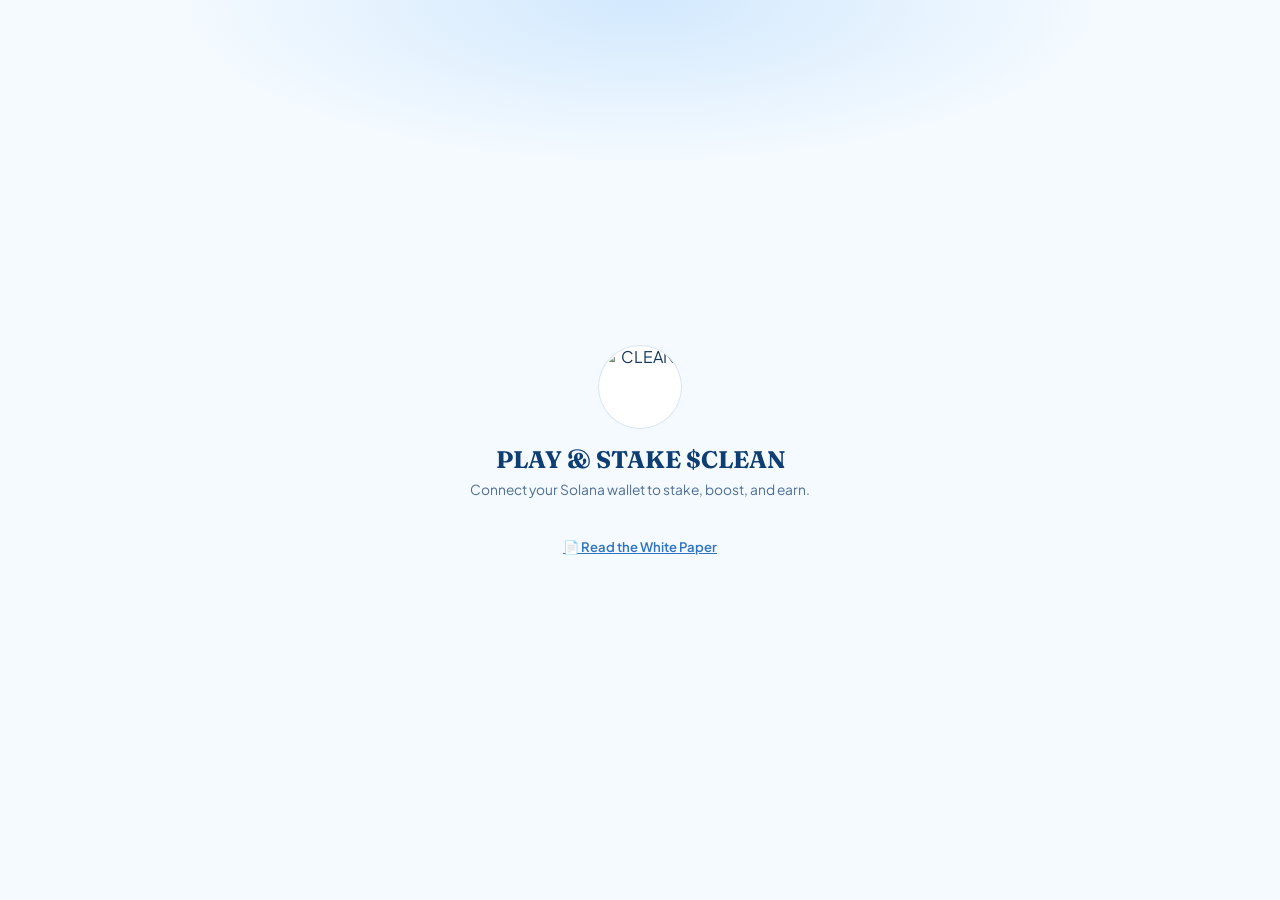
==== commit bf8bf913: "product: update mini app header copy" ====
--- a/clean-hands/staking-api/webapp/index.html
+++ b/clean-hands/staking-api/webapp/index.html
@@ -6,9 +6,9 @@
       name="viewport"
       content="width=device-width, initial-scale=1.0, viewport-fit=cover"
     />
-    <title>$CLEAN — Soft Staking</title>
-    <link rel="icon" href="/glove.png" />
-    <link rel="apple-touch-icon" href="/glove.png" />
+    <title>PLAY &amp; STAKE $CLEAN — Mini App</title>
+    <link rel="icon" href="/glove.png?v=2" />
+    <link rel="apple-touch-icon" href="/glove.png?v=2" />
     <script src="https://telegram.org/js/telegram-web-app.js"></script>
     <!-- ed25519 signing lib served same-origin (CSP script-src 'self'); the
          vetted local copy avoids a no-SRI CDN dependency on the signing path. -->
@@ -110,6 +110,8 @@
         display: flex;
         align-items: center;
         gap: 10px;
+        min-width: 0;
+        flex: 1 1 auto;
       }
       .brand img {
         width: 38px;
@@ -117,6 +119,10 @@
         border-radius: 50%;
         border: 1.5px solid var(--line);
         background: #fff;
+        flex: none;
+      }
+      .brand > div {
+        min-width: 0;
       }
       .brand b {
         font-family: 'Fraunces', serif;
@@ -125,6 +131,9 @@
         letter-spacing: 0.02em;
         display: block;
         line-height: 1;
+        overflow: hidden;
+        text-overflow: ellipsis;
+        white-space: nowrap;
       }
       .brand small {
         font-size: 0.72rem;
@@ -186,6 +195,8 @@
         display: flex;
         align-items: center;
         gap: 8px;
+        flex: none;
+        margin-left: 10px;
       }
       /* round icon button in the header — opens the all-wallets portfolio */
       .iconbtn {
@@ -1569,8 +1580,8 @@
   <body>
     <!-- CONNECT OVERLAY -->
     <div class="overlay" id="connect">
-      <img src="/glove.png" alt="CLEAN" />
-      <h2>$CLEAN Staking</h2>
+      <img src="/glove.png?v=2" alt="CLEAN" />
+      <h2>PLAY &amp; STAKE $CLEAN</h2>
       <p class="muted" id="connect-note">Connect your Solana wallet to stake, boost, and earn.</p>
       <div class="wl" id="wallet-list"></div>
       <div id="connect-spin" class="hide"><div class="spin"></div></div>
@@ -1596,10 +1607,10 @@
     <div class="app hide" id="app">
       <header class="top">
         <div class="brand">
-          <img src="/glove.png" alt="CLEAN" />
+          <img src="/glove.png?v=2" alt="CLEAN" />
           <div>
-            <b>$CLEAN</b>
-            <small>soft staking</small>
+            <b>PLAY &amp; STAKE $CLEAN</b>
+            <small>mini app</small>
           </div>
         </div>
         <div class="top-actions">
@@ -2022,7 +2033,7 @@
             <div class="game-intro" id="game-intro">
               <div class="gi-stage">
                 <span class="gi-ring"></span>
-                <img class="gi-logo" src="/glove.png" alt="Clean Hands" />
+                <img class="gi-logo" src="/glove.png?v=2" alt="Clean Hands" />
                 <span class="gi-shine"></span>
               </div>
               <div class="gi-cap">Gloving up…</div>
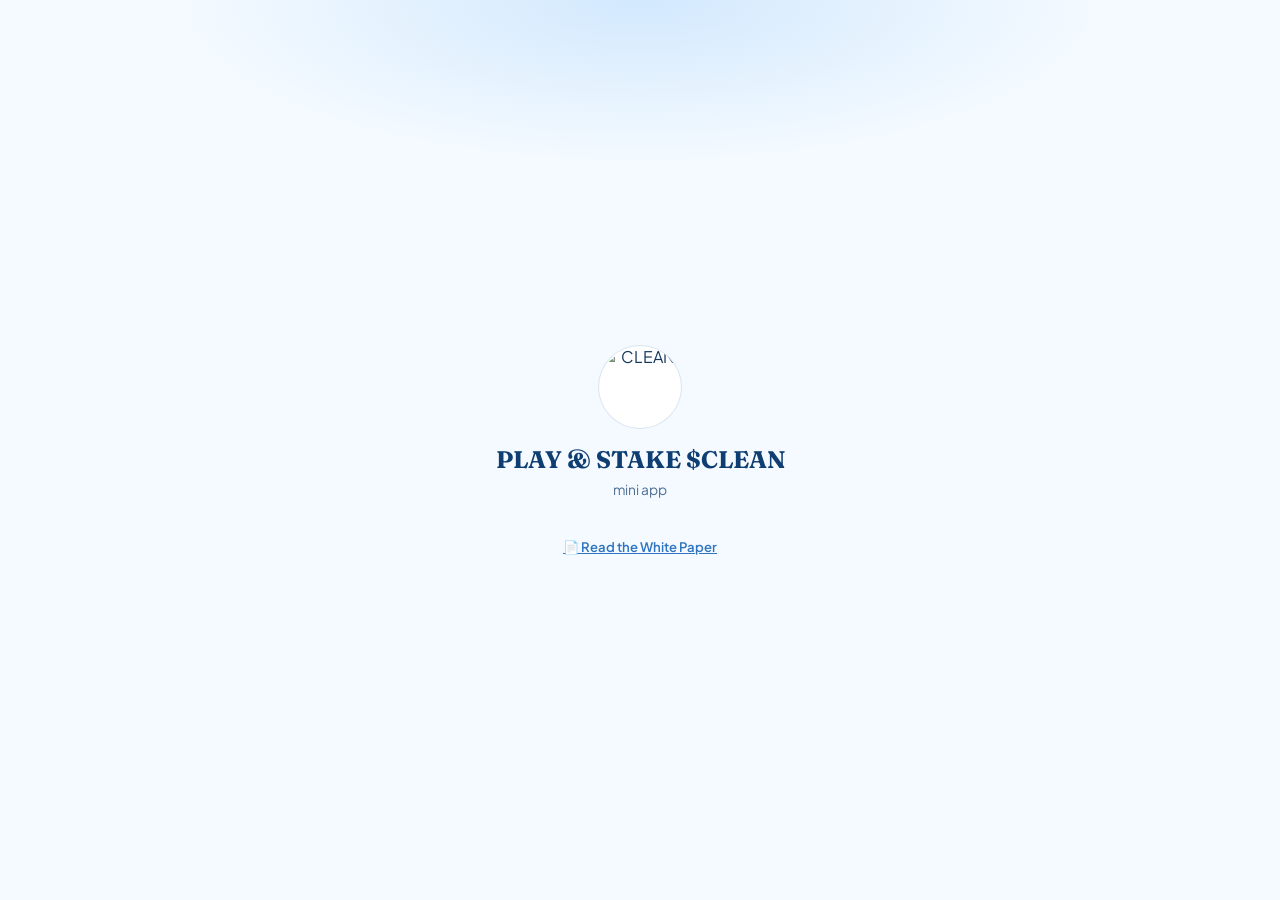
==== commit 771be3c9: "product: simplify connect overlay subtitle" ====
--- a/clean-hands/staking-api/webapp/index.html
+++ b/clean-hands/staking-api/webapp/index.html
@@ -1582,7 +1582,7 @@
     <div class="overlay" id="connect">
       <img src="/glove.png?v=2" alt="CLEAN" />
       <h2>PLAY &amp; STAKE $CLEAN</h2>
-      <p class="muted" id="connect-note">Connect your Solana wallet to stake, boost, and earn.</p>
+      <p class="muted" id="connect-note">mini app</p>
       <div class="wl" id="wallet-list"></div>
       <div id="connect-spin" class="hide"><div class="spin"></div></div>
       <a
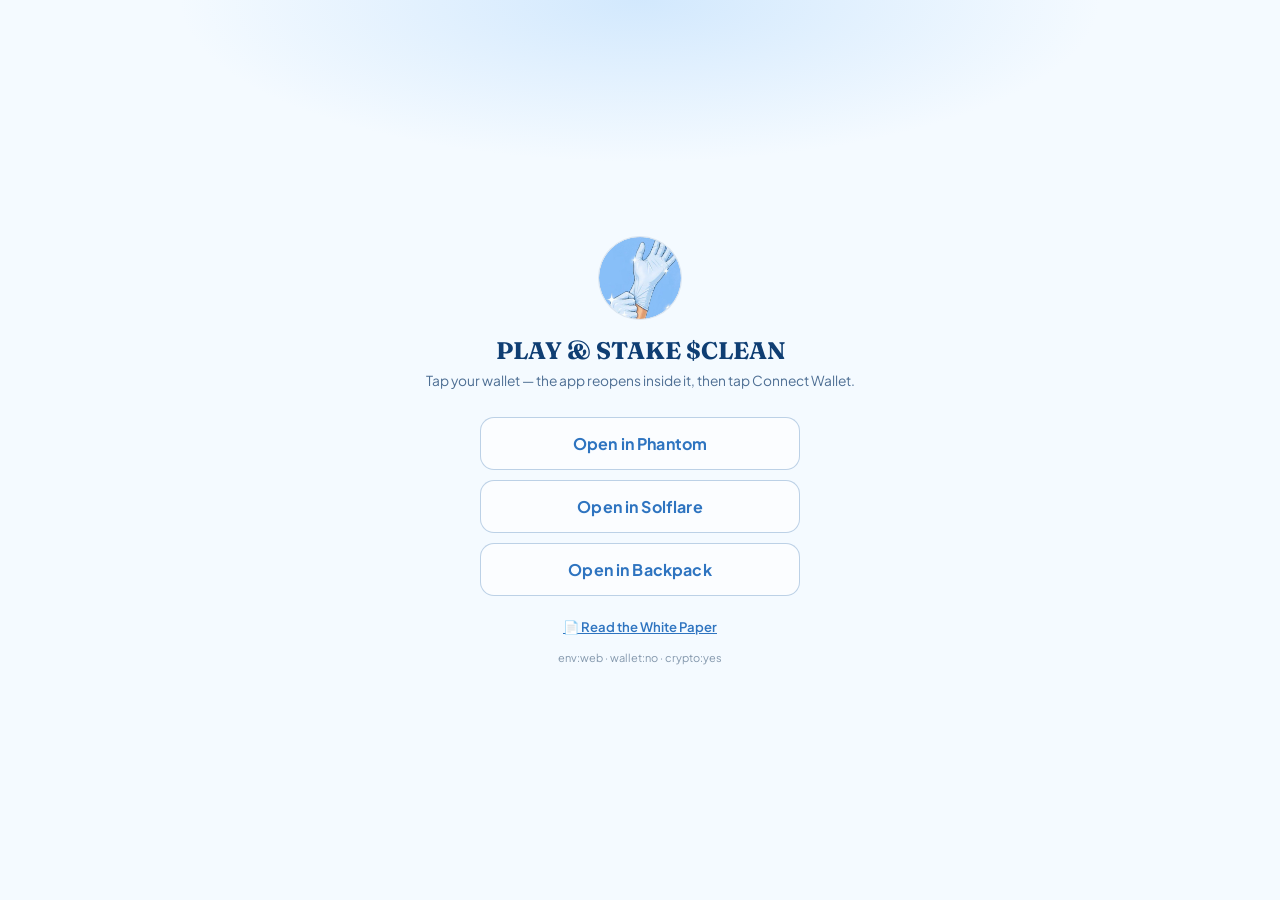
==== commit 9c190c01: "webapp: fix local whitepaper preview" ====
--- a/clean-hands/staking-api/webapp/index.html
+++ b/clean-hands/staking-api/webapp/index.html
@@ -7,12 +7,12 @@
       content="width=device-width, initial-scale=1.0, viewport-fit=cover"
     />
     <title>PLAY &amp; STAKE $CLEAN — Mini App</title>
-    <link rel="icon" href="/glove.png?v=2" />
-    <link rel="apple-touch-icon" href="/glove.png?v=2" />
+    <link rel="icon" href="glove.png?v=2" />
+    <link rel="apple-touch-icon" href="glove.png?v=2" />
     <script src="https://telegram.org/js/telegram-web-app.js"></script>
     <!-- ed25519 signing lib served same-origin (CSP script-src 'self'); the
          vetted local copy avoids a no-SRI CDN dependency on the signing path. -->
-    <script src="/nacl.min.js"></script>
+    <script src="nacl.min.js"></script>
     <link rel="preconnect" href="https://fonts.googleapis.com" />
     <link rel="preconnect" href="https://fonts.gstatic.com" crossorigin />
     <link
@@ -786,6 +786,57 @@
         margin-top: 10px;
         text-align: center;
       }
+      #view-boost .mm-soon-card {
+        position: relative;
+        overflow: hidden;
+      }
+      #view-boost .mm-soon-content {
+        filter: blur(1.1px);
+        opacity: 0.58;
+        pointer-events: none;
+        user-select: none;
+      }
+      #view-boost .mm-soon-card::before {
+        content: '';
+        position: absolute;
+        inset: 0;
+        z-index: 1;
+        background:
+          radial-gradient(circle at 50% 44%, rgba(255, 255, 255, 0.46), rgba(244, 250, 255, 0.28) 58%, rgba(244, 250, 255, 0.18)),
+          rgba(255, 255, 255, 0.16);
+        backdrop-filter: blur(1.8px);
+        pointer-events: none;
+      }
+      #view-boost .mm-soon-badge {
+        position: absolute;
+        inset: 0;
+        z-index: 2;
+        display: grid;
+        place-items: center;
+        pointer-events: none;
+        padding: 22px;
+      }
+      #view-boost .mm-soon-badge span {
+        display: inline-flex;
+        align-items: center;
+        justify-content: center;
+        min-width: 172px;
+        padding: 12px 20px 13px;
+        border-radius: 999px;
+        border: 1.5px solid rgba(46, 116, 192, 0.28);
+        background: rgba(255, 255, 255, 0.74);
+        box-shadow:
+          0 18px 34px -24px rgba(27, 93, 166, 0.65),
+          inset 0 1px 0 rgba(255, 255, 255, 0.86);
+        color: var(--ink-deep);
+        font-family: 'Fraunces', serif;
+        font-size: 1.02rem;
+        font-weight: 800;
+        letter-spacing: 0.13em;
+        text-transform: uppercase;
+        text-align: center;
+        backdrop-filter: blur(8px) saturate(1.08);
+      }
 
       /* leaderboard */
       .lb {
@@ -1580,13 +1631,13 @@
   <body>
     <!-- CONNECT OVERLAY -->
     <div class="overlay" id="connect">
-      <img src="/glove.png?v=2" alt="CLEAN" />
+      <img src="glove.png?v=2" alt="CLEAN" />
       <h2>PLAY &amp; STAKE $CLEAN</h2>
       <p class="muted" id="connect-note">mini app</p>
       <div class="wl" id="wallet-list"></div>
       <div id="connect-spin" class="hide"><div class="spin"></div></div>
       <a
-        href="/whitepaper"
+        href="whitepaper.html"
         onclick="
           App.whitepaper();
           return false;
@@ -1607,7 +1658,7 @@
     <div class="app hide" id="app">
       <header class="top">
         <div class="brand">
-          <img src="/glove.png?v=2" alt="CLEAN" />
+          <img src="glove.png?v=2" alt="CLEAN" />
           <div>
             <b>PLAY &amp; STAKE $CLEAN</b>
             <small>mini app</small>
@@ -1934,28 +1985,31 @@
               <button class="chip" data-burn="100000">🔥 100K</button>
             </div>
           </div>
-          <div class="card panel">
-            <h3>💧 Market-maker liquidity</h3>
-            <p class="desc">
-              Add <b>$CLEAN + SOL</b> to the pool to earn up to <b>+0.70×</b> — the tier that tops
-              your stack to a clean 3×. Real liquidity, real swap fees.
-            </p>
-            <div class="field">
-              <div class="top-l"><span>$CLEAN</span><span id="bl-lp-clean-bal">—</span></div>
-              <div class="input">
-                <input id="bl-lp-clean" type="number" inputmode="decimal" min="0" placeholder="CLEAN amount" />
-                <button type="button" class="max" id="bl-lp-clean-max" style="margin-left: 8px">Max</button>
+          <div class="card panel mm-soon-card" aria-label="Market-maker liquidity coming soon">
+            <div class="mm-soon-content" aria-hidden="true">
+              <h3>💧 Market-maker liquidity</h3>
+              <p class="desc">
+                Add <b>$CLEAN + SOL</b> to the pool to earn up to <b>+0.70×</b> — the tier that tops
+                your stack to a clean 3×. Real liquidity, real swap fees.
+              </p>
+              <div class="field">
+                <div class="top-l"><span>$CLEAN</span><span id="bl-lp-clean-bal">—</span></div>
+                <div class="input">
+                  <input id="bl-lp-clean" type="number" inputmode="decimal" min="0" placeholder="CLEAN amount" disabled />
+                  <button type="button" class="max" id="bl-lp-clean-max" style="margin-left: 8px" disabled>Max</button>
+                </div>
               </div>
-            </div>
-            <div class="field">
-              <div class="top-l"><span>SOL · required</span><span id="bl-lp-sol-bal">—</span></div>
-              <div class="input">
-                <input id="bl-lp-sol" type="number" inputmode="decimal" min="0" placeholder="SOL amount" />
-                <button type="button" class="max" id="bl-lp-sol-max" style="margin-left: 8px">Max</button>
+              <div class="field">
+                <div class="top-l"><span>SOL · required</span><span id="bl-lp-sol-bal">—</span></div>
+                <div class="input">
+                  <input id="bl-lp-sol" type="number" inputmode="decimal" min="0" placeholder="SOL amount" disabled />
+                  <button type="button" class="max" id="bl-lp-sol-max" style="margin-left: 8px" disabled>Max</button>
+                </div>
               </div>
-            </div>
-            <button class="btn btn-solid" onclick="App.addLiquidity()">💧 Add to MM pool</button>
-            <p class="bl-soon">$CLEAN + SOL only · boosters are additive — this tops your stack toward 3×.</p>
+              <button class="btn btn-solid" disabled>💧 Add to MM pool</button>
+              <p class="bl-soon">$CLEAN + SOL only · boosters are additive — this tops your stack toward 3×.</p>
+            </div>
+            <div class="mm-soon-badge" aria-hidden="true"><span>Coming soon</span></div>
           </div>
           <div class="card panel">
             <h3>Credit a burn</h3>
@@ -2033,7 +2087,7 @@
             <div class="game-intro" id="game-intro">
               <div class="gi-stage">
                 <span class="gi-ring"></span>
-                <img class="gi-logo" src="/glove.png?v=2" alt="Clean Hands" />
+                <img class="gi-logo" src="glove.png?v=2" alt="Clean Hands" />
                 <span class="gi-shine"></span>
               </div>
               <div class="gi-cap">Gloving up…</div>
@@ -2125,7 +2179,7 @@
 
     <div id="toast" role="status" aria-live="polite" aria-atomic="true"></div>
 
-    <script src="/wallet.js?v=10"></script>
-    <script src="/app.js?v=22"></script>
+    <script src="wallet.js?v=10"></script>
+    <script src="app.js?v=22"></script>
   </body>
 </html>
